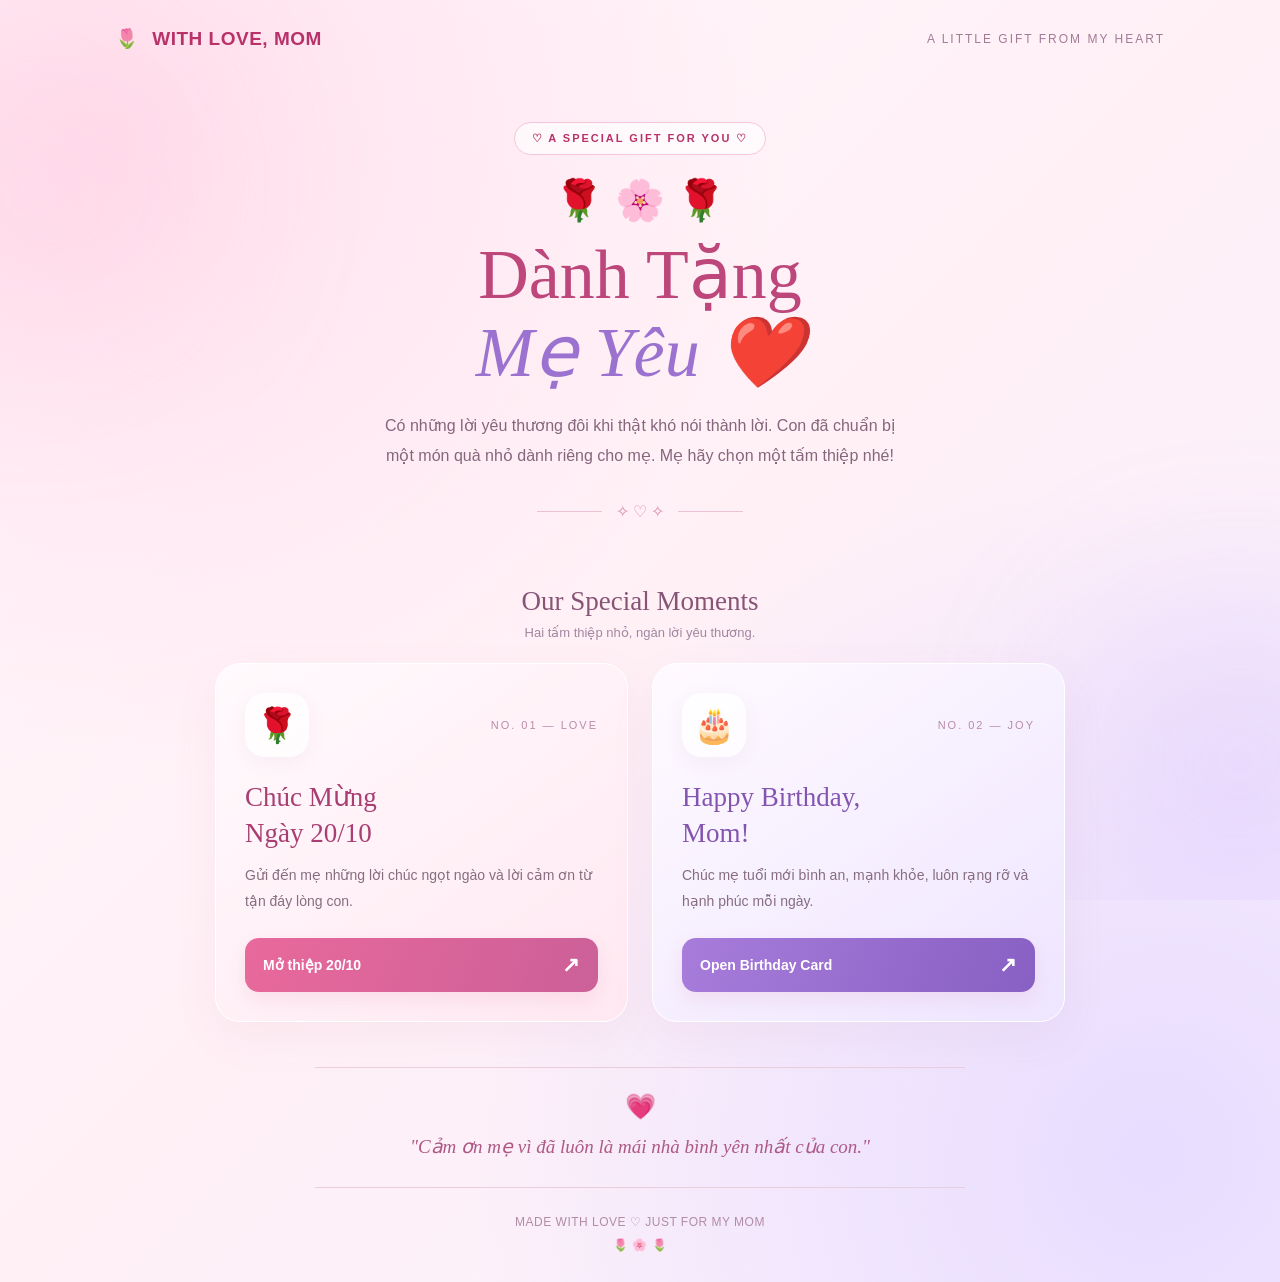
==== index.html @ 61c8127e "ForMom" ====
<!DOCTYPE html>
<html lang="vi">
<head>
    <meta charset="UTF-8">
    <meta name="viewport" content="width=device-width, initial-scale=1.0">
    <title>For My Mom | A Gift From My Heart</title>

    <style>
        * {
            margin: 0;
            padding: 0;
            box-sizing: border-box;
        }

        :root {
            --pink: #e85d91;
            --dark-pink: #b83269;
            --purple: #9b72cf;
            --text: #68465b;
        }

        body {
            min-height: 100vh;
            font-family: "Segoe UI", Arial, sans-serif;
            color: var(--text);
            background:
                radial-gradient(ellipse at 10% 10%, #ffe0ed 0, transparent 40%),
                radial-gradient(ellipse at 90% 90%, #e8dcff 0, transparent 42%),
                linear-gradient(135deg, #fff7fb, #fff0f6 50%, #f8f1ff);
            overflow-x: hidden;
        }

        .background-glow {
            position: fixed;
            inset: 0;
            pointer-events: none;
            overflow: hidden;
        }

        .glow {
            position: absolute;
            width: 280px;
            height: 280px;
            border-radius: 50%;
            background: #ffb9d5;
            filter: blur(100px);
            opacity: .3;
        }

        .glow.one {
            top: 5%;
            left: -100px;
        }

        .glow.two {
            bottom: 0;
            right: -100px;
            background: #c7a7ff;
        }

        .container {
            width: min(100% - 36px, 1050px);
            margin: auto;
            position: relative;
            z-index: 1;
        }

        header {
            display: flex;
            align-items: center;
            justify-content: space-between;
            padding: 27px 0;
        }

        .logo {
            color: var(--dark-pink);
            font-size: 19px;
            font-weight: 800;
            letter-spacing: .5px;
        }

        .logo span {
            margin-right: 7px;
        }

        .header-label {
            font-size: 12px;
            letter-spacing: 2px;
            color: #a17b97;
        }

        .hero {
            text-align: center;
            padding: 45px 0 35px;
            animation: fadeUp 1s ease both;
        }

        .eyebrow {
            display: inline-block;
            padding: 9px 17px;
            border: 1px solid #f4c4d9;
            border-radius: 30px;
            background: #ffffffa8;
            color: var(--dark-pink);
            font-size: 11px;
            font-weight: 700;
            letter-spacing: 2px;
        }

        .hero-flowers {
            font-size: 40px;
            margin: 22px 0 10px;
            animation: float 3s ease-in-out infinite;
        }

        h1 {
            font-family: Georgia, "Times New Roman", serif;
            font-size: clamp(38px, 7vw, 70px);
            line-height: 1.12;
            color: #bd477a;
            font-weight: 500;
            margin: 12px 0 18px;
        }

        h1 span {
            display: block;
            font-style: italic;
            color: #9b72cf;
        }

        .hero-description {
            max-width: 540px;
            margin: auto;
            font-size: 16px;
            line-height: 1.9;
            color: #85667d;
        }

        .divider {
            display: flex;
            align-items: center;
            justify-content: center;
            gap: 14px;
            margin: 30px 0;
            color: #d889ad;
        }

        .divider::before,
        .divider::after {
            content: "";
            width: 65px;
            height: 1px;
            background: #eac1d5;
        }

        .section-title {
            text-align: center;
            margin-bottom: 23px;
        }

        .section-title h2 {
            font-family: Georgia, serif;
            font-size: 27px;
            font-weight: 500;
            color: #875476;
        }

        .section-title p {
            margin-top: 8px;
            font-size: 13px;
            color: #a187a0;
        }

        .cards {
            display: grid;
            grid-template-columns: repeat(2, minmax(0, 1fr));
            gap: 24px;
            max-width: 850px;
            margin: 0 auto;
        }

        .card {
            position: relative;
            overflow: hidden;
            padding: 29px;
            border: 1px solid #ffffff;
            border-radius: 25px;
            background: #ffffffb8;
            box-shadow: 0 15px 45px #b65f8412;
            backdrop-filter: blur(12px);
            transition: transform .3s, box-shadow .3s;
            animation: fadeUp .8s ease both;
        }

        .card:nth-child(2) {
            animation-delay: .15s;
        }

        .card:hover {
            transform: translateY(-7px);
            box-shadow: 0 22px 45px #b65f8424;
        }

        .card-october {
            background: linear-gradient(145deg, #fffafd, #ffe8f1);
        }

        .card-birthday {
            background: linear-gradient(145deg, #fffaff, #eee5ff);
        }

        .card-top {
            display: flex;
            align-items: center;
            justify-content: space-between;
            margin-bottom: 22px;
        }

        .card-icon {
            width: 64px;
            height: 64px;
            display: grid;
            place-items: center;
            border-radius: 20px;
            font-size: 34px;
            background: #ffffffbd;
            box-shadow: 0 5px 20px #8c528310;
        }

        .card-number {
            font-size: 11px;
            letter-spacing: 2px;
            color: #b98ba8;
        }

        .card h3 {
            font-family: Georgia, serif;
            font-size: 27px;
            line-height: 1.35;
            font-weight: 500;
            margin-bottom: 12px;
            color: #a83e72;
        }

        .card-birthday h3 {
            color: #8355b1;
        }

        .card p {
            font-size: 14px;
            line-height: 1.8;
            color: #866d80;
            min-height: 50px;
        }

        .open-button {
            display: flex;
            align-items: center;
            justify-content: space-between;
            gap: 12px;
            margin-top: 24px;
            padding: 15px 18px;
            border-radius: 14px;
            color: white;
            background: linear-gradient(110deg, #e9699c, #cb6098);
            text-decoration: none;
            font-size: 14px;
            font-weight: 700;
            box-shadow: 0 7px 18px #d85f941e;
            transition: filter .2s, transform .2s;
        }

        .card-birthday .open-button {
            background: linear-gradient(110deg, #a77cdb, #8860c3);
        }

        .open-button:hover {
            filter: brightness(1.06);
            transform: scale(1.02);
        }

        .arrow {
            font-size: 21px;
        }

        .love-note {
            max-width: 650px;
            margin: 45px auto 0;
            padding: 24px 20px;
            text-align: center;
            border-top: 1px solid #eacddd;
            border-bottom: 1px solid #eacddd;
        }

        .love-note .heart {
            font-size: 25px;
            margin-bottom: 10px;
        }

        .love-note p {
            font-family: Georgia, serif;
            font-size: 19px;
            font-style: italic;
            line-height: 1.7;
            color: #ad5985;
        }

        footer {
            text-align: center;
            padding: 27px 0 30px;
            color: #b18ca6;
            font-size: 12px;
            letter-spacing: .5px;
        }

        .petal {
            position: fixed;
            top: -40px;
            z-index: 0;
            pointer-events: none;
            animation: falling linear forwards;
        }

        @keyframes fadeUp {
            from {
                opacity: 0;
                transform: translateY(22px);
            }
            to {
                opacity: 1;
                transform: translateY(0);
            }
        }

        @keyframes float {
            0%, 100% { transform: translateY(0); }
            50% { transform: translateY(-9px); }
        }

        @keyframes falling {
            to {
                transform: translateY(110vh) rotate(300deg);
                opacity: 0;
            }
        }

        @media (max-width: 650px) {
            header {
                padding: 20px 0;
            }

            .header-label {
                font-size: 9px;
                letter-spacing: 1px;
            }

            .hero {
                padding: 40px 0 25px;
            }

            .hero-description {
                font-size: 14px;
            }

            .cards {
                grid-template-columns: 1fr;
                gap: 18px;
            }

            .card {
                padding: 24px;
            }

            .card h3 {
                font-size: 25px;
            }

            .love-note p {
                font-size: 17px;
            }
        }

        @media (prefers-reduced-motion: reduce) {
            *, *::before, *::after {
                animation-duration: .01ms !important;
                animation-iteration-count: 1 !important;
                transition-duration: .01ms !important;
            }
        }
    </style>
</head>

<body>
    <div class="background-glow">
        <div class="glow one"></div>
        <div class="glow two"></div>
    </div>

    <div class="container">
        <header>
            <div class="logo"><span>🌷</span> WITH LOVE, MOM</div>
            <div class="header-label">A LITTLE GIFT FROM MY HEART</div>
        </header>

        <main>
            <section class="hero">
                <div class="eyebrow">♡ A SPECIAL GIFT FOR YOU ♡</div>

                <div class="hero-flowers">🌹 🌸 🌹</div>

                <h1>
                    Dành Tặng
                    <span>Mẹ Yêu ❤️</span>
                </h1>

                <p class="hero-description">
                    Có những lời yêu thương đôi khi thật khó nói thành lời.
                    Con đã chuẩn bị một món quà nhỏ dành riêng cho mẹ.
                    Mẹ hãy chọn một tấm thiệp nhé!
                </p>

                <div class="divider">✧ ♡ ✧</div>
            </section>

            <section>
                <div class="section-title">
                    <h2>Our Special Moments</h2>
                    <p>Hai tấm thiệp nhỏ, ngàn lời yêu thương.</p>
                </div>

                <div class="cards">
                    <article class="card card-october">
                        <div class="card-top">
                            <div class="card-icon">🌹</div>
                            <div class="card-number">NO. 01 — LOVE</div>
                        </div>

                        <h3>Chúc Mừng<br>Ngày 20/10</h3>

                        <p>
                            Gửi đến mẹ những lời chúc ngọt ngào
                            và lời cảm ơn từ tận đáy lòng con.
                        </p>

                        <a class="open-button" href="20-10.html">
                            <span>Mở thiệp 20/10</span>
                            <span class="arrow">↗</span>
                        </a>
                    </article>

                    <article class="card card-birthday">
                        <div class="card-top">
                            <div class="card-icon">🎂</div>
                            <div class="card-number">NO. 02 — JOY</div>
                        </div>

                        <h3>Happy Birthday,<br>Mom!</h3>

                        <p>
                            Chúc mẹ tuổi mới bình an, mạnh khỏe,
                            luôn rạng rỡ và hạnh phúc mỗi ngày.
                        </p>

                        <a class="open-button" href="birthday_new.html">
                            <span>Open Birthday Card</span>
                            <span class="arrow">↗</span>
                        </a>
                    </article>
                </div>
            </section>

            <section class="love-note">
                <div class="heart">💗</div>
                <p>
                    "Cảm ơn mẹ vì đã luôn là mái nhà
                    bình yên nhất của con."
                </p>
            </section>
        </main>

        <footer>
            MADE WITH LOVE ♡ JUST FOR MY MOM
            <div style="margin-top: 9px;">🌷 🌸 🌷</div>
        </footer>
    </div>

    <script>
        const petals = ["🌸", "🌹", "💕"];

        function createPetal() {
            const petal = document.createElement("span");
            petal.className = "petal";
            petal.textContent =
                petals[Math.floor(Math.random() * petals.length)];

            petal.style.left = Math.random() * 100 + "vw";
            petal.style.fontSize = (14 + Math.random() * 12) + "px";
            petal.style.opacity = 0.3 + Math.random() * 0.5;
            petal.style.animationDuration = (8 + Math.random() * 7) + "s";

            document.body.appendChild(petal);

            setTimeout(() => petal.remove(), 16000);
        }

        if (!window.matchMedia("(prefers-reduced-motion: reduce)").matches) {
            setInterval(createPetal, 1300);
        }
    </script>
</body>
</html>
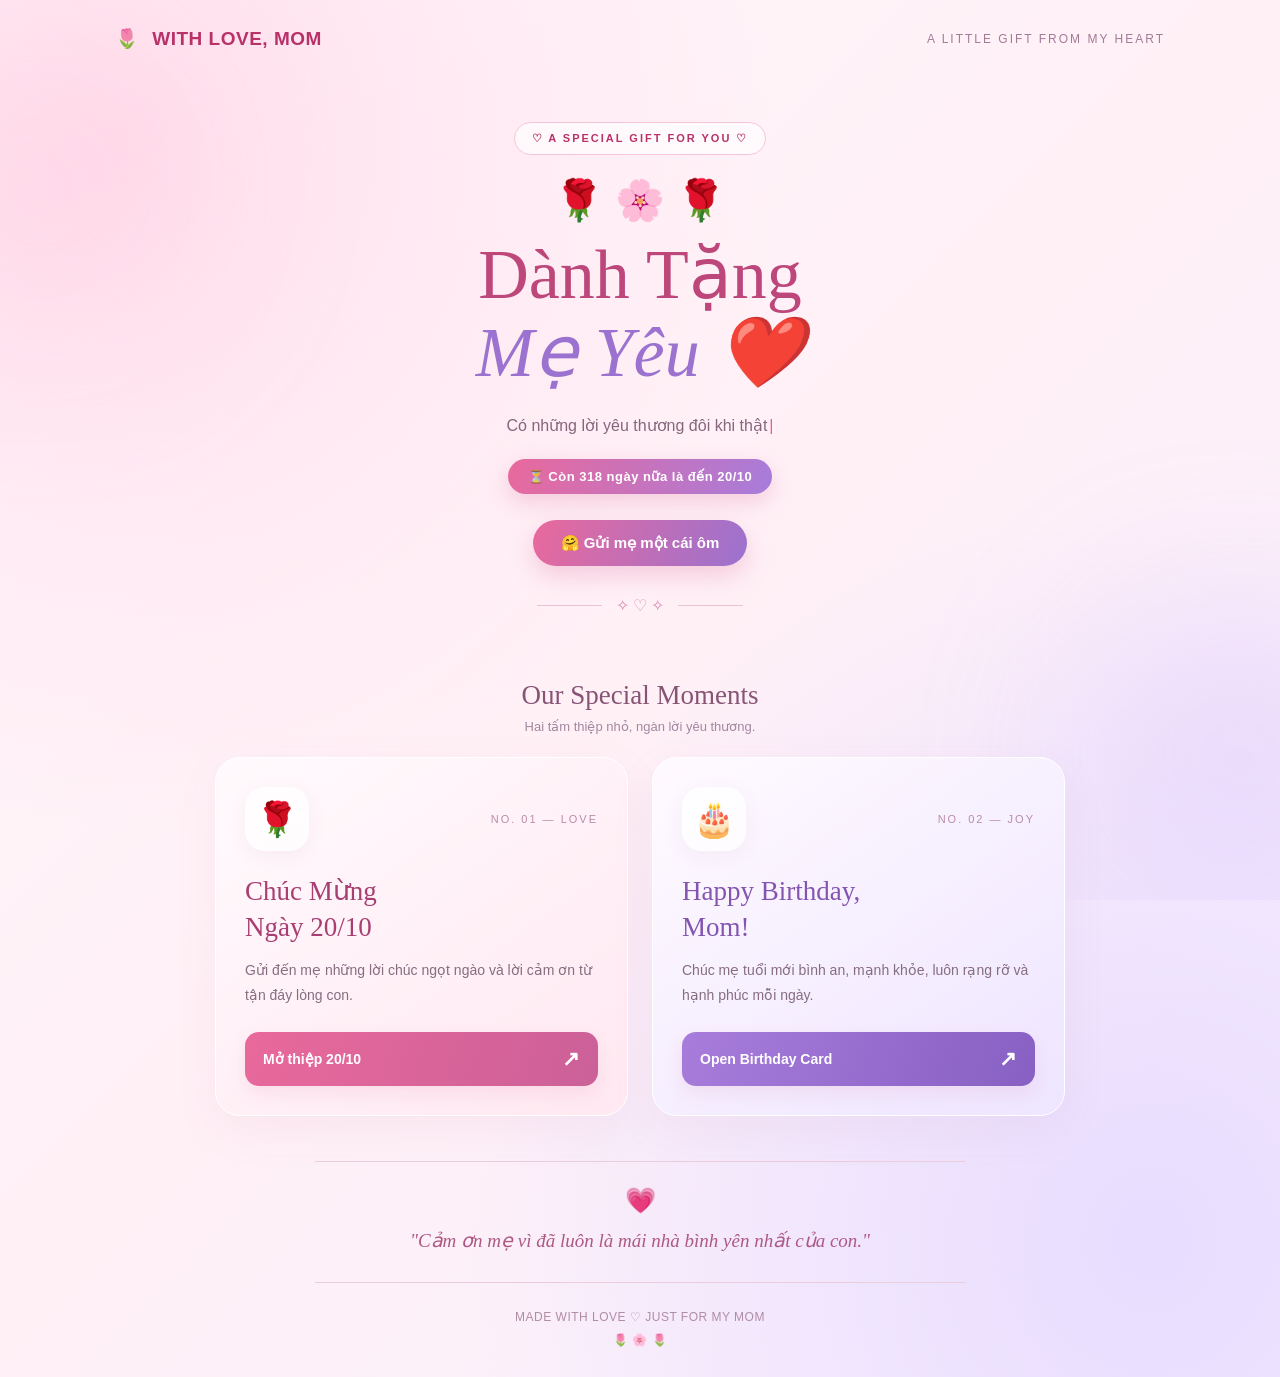
==== commit 41a46104: "FIX ForMom" ====
--- a/index.html
+++ b/index.html
@@ -322,6 +322,88 @@
             animation: falling linear forwards;
         }
 
+        /* ===== Hiệu ứng mới ===== */
+        .today-banner {
+            display: inline-block;
+            margin-top: 18px;
+            padding: 10px 20px;
+            border-radius: 30px;
+            background: linear-gradient(110deg, #e9699c, #a77cdb);
+            color: #fff;
+            font-size: 13px;
+            font-weight: 700;
+            letter-spacing: .5px;
+            box-shadow: 0 8px 22px #d85f9440;
+            animation: pulse 2s ease-in-out infinite;
+        }
+
+        .typewriter-cursor::after {
+            content: "|";
+            margin-left: 2px;
+            color: var(--pink);
+            animation: blink .8s steps(1) infinite;
+        }
+
+        .hug-button {
+            margin-top: 26px;
+            padding: 14px 28px;
+            border: none;
+            border-radius: 40px;
+            cursor: pointer;
+            font-size: 15px;
+            font-weight: 700;
+            color: #fff;
+            background: linear-gradient(110deg, #e9699c, #9b72cf);
+            box-shadow: 0 10px 25px #d85f9440;
+            transition: transform .2s, filter .2s;
+        }
+
+        .hug-button:hover { transform: scale(1.06); filter: brightness(1.08); }
+        .hug-button:active { transform: scale(.96); }
+
+        .card { transform-style: preserve-3d; will-change: transform; }
+
+        .love-note p { transition: opacity .6s ease; }
+        .love-note p.fade { opacity: 0; }
+
+        .fx {
+            position: fixed;
+            pointer-events: none;
+            z-index: 50;
+            user-select: none;
+        }
+
+        .burst { animation: burst 1s ease-out forwards; }
+        .sparkle { animation: sparkle .8s ease-out forwards; }
+        .balloon { animation: rise linear forwards; z-index: 0; }
+        .rain { animation: falling linear forwards; }
+
+        @keyframes pulse {
+            0%, 100% { transform: scale(1); }
+            50% { transform: scale(1.05); }
+        }
+
+        @keyframes blink { 50% { opacity: 0; } }
+
+        @keyframes burst {
+            from { transform: translate(-50%, -50%) scale(.4); opacity: 1; }
+            to {
+                transform: translate(calc(-50% + var(--dx)), calc(-50% + var(--dy))) scale(1.3) rotate(var(--rot));
+                opacity: 0;
+            }
+        }
+
+        @keyframes sparkle {
+            from { transform: translate(-50%, -50%) scale(1); opacity: .9; }
+            to { transform: translate(-50%, calc(-50% + 22px)) scale(.2); opacity: 0; }
+        }
+
+        @keyframes rise {
+            from { transform: translateY(0) translateX(0); opacity: .85; }
+            50% { transform: translateY(-60vh) translateX(22px); }
+            to { transform: translateY(-120vh) translateX(-12px); opacity: 0; }
+        }
+
         @keyframes fadeUp {
             from {
                 opacity: 0;
@@ -414,11 +496,16 @@
                     <span>Mẹ Yêu ❤️</span>
                 </h1>
 
-                <p class="hero-description">
+                <p class="hero-description" id="typewriter"
+                   data-text="Có những lời yêu thương đôi khi thật khó nói thành lời. Con đã chuẩn bị một món quà nhỏ dành riêng cho mẹ. Mẹ hãy chọn một tấm thiệp nhé!">
                     Có những lời yêu thương đôi khi thật khó nói thành lời.
                     Con đã chuẩn bị một món quà nhỏ dành riêng cho mẹ.
                     Mẹ hãy chọn một tấm thiệp nhé!
                 </p>
+
+                <div class="today-banner" id="todayBanner"></div>
+                <br>
+                <button class="hug-button" id="hugBtn" type="button">🤗 Gửi mẹ một cái ôm</button>
 
                 <div class="divider">✧ ♡ ✧</div>
             </section>
@@ -486,6 +573,157 @@
     </div>
 
     <script>
+        const reduceMotion = window.matchMedia("(prefers-reduced-motion: reduce)").matches;
+        const rand = (a, b) => a + Math.random() * (b - a);
+
+        /* 1. Banner ngày 20/10 / đếm ngược */
+        (function () {
+            const el = document.getElementById("todayBanner");
+            const now = new Date();
+            let target = new Date(now.getFullYear(), 9, 20);
+            const isToday = now.getMonth() === 9 && now.getDate() === 20;
+            if (isToday) {
+                el.textContent = "🎉 Hôm nay là 20/10 — chúc mẹ một ngày thật vui!";
+            } else {
+                if (now > target) target = new Date(now.getFullYear() + 1, 9, 20);
+                const days = Math.ceil((target - now) / 86400000);
+                el.textContent = "⏳ Còn " + days + " ngày nữa là đến 20/10";
+            }
+        })();
+
+        /* 2. Chữ chạy */
+        (function () {
+            const el = document.getElementById("typewriter");
+            const text = el.dataset.text;
+            if (reduceMotion) return;
+            el.textContent = "";
+            el.classList.add("typewriter-cursor");
+            let i = 0;
+            const timer = setInterval(() => {
+                el.textContent = text.slice(0, ++i);
+                if (i >= text.length) {
+                    clearInterval(timer);
+                    setTimeout(() => el.classList.remove("typewriter-cursor"), 1500);
+                }
+            }, 35);
+        })();
+
+        /* 3. Tim/hoa nổ tung */
+        function burstAt(x, y, count = 12) {
+            const icons = ["💖", "🌸", "🌹", "✨", "💕", "🌷"];
+            for (let i = 0; i < count; i++) {
+                const s = document.createElement("span");
+                const angle = (Math.PI * 2 * i) / count + rand(-.3, .3);
+                const dist = rand(60, 140);
+                s.className = "fx burst";
+                s.textContent = icons[Math.floor(Math.random() * icons.length)];
+                s.style.left = x + "px";
+                s.style.top = y + "px";
+                s.style.fontSize = rand(16, 28) + "px";
+                s.style.setProperty("--dx", Math.cos(angle) * dist + "px");
+                s.style.setProperty("--dy", Math.sin(angle) * dist + "px");
+                s.style.setProperty("--rot", rand(-120, 120) + "deg");
+                document.body.appendChild(s);
+                setTimeout(() => s.remove(), 1000);
+            }
+        }
+
+        if (!reduceMotion) {
+            document.addEventListener("click", (e) => {
+                if (e.target.closest("#hugBtn")) return;
+                burstAt(e.clientX, e.clientY);
+            });
+
+            /* 4. Vệt lấp lánh theo chuột */
+            let lastSpark = 0;
+            document.addEventListener("pointermove", (e) => {
+                if (e.pointerType === "touch") return;
+                const t = Date.now();
+                if (t - lastSpark < 70) return;
+                lastSpark = t;
+                const s = document.createElement("span");
+                s.className = "fx sparkle";
+                s.textContent = ["✨", "💗", "✦"][Math.floor(Math.random() * 3)];
+                s.style.left = e.clientX + "px";
+                s.style.top = e.clientY + "px";
+                s.style.fontSize = rand(10, 18) + "px";
+                document.body.appendChild(s);
+                setTimeout(() => s.remove(), 800);
+            });
+
+            /* 5. Nghiêng thẻ 3D */
+            document.querySelectorAll(".card").forEach((card) => {
+                card.addEventListener("pointermove", (e) => {
+                    if (e.pointerType === "touch") return;
+                    const r = card.getBoundingClientRect();
+                    const px = (e.clientX - r.left) / r.width - .5;
+                    const py = (e.clientY - r.top) / r.height - .5;
+                    card.style.transform =
+                        "perspective(800px) rotateX(" + (-py * 8) + "deg) rotateY(" + (px * 8) + "deg) translateY(-7px)";
+                });
+                card.addEventListener("pointerleave", () => { card.style.transform = ""; });
+            });
+
+            /* 6. Bóng bay bay lên */
+            const balloons = ["🎈", "🎈", "🎀", "🎊"];
+            function createBalloon() {
+                const b = document.createElement("span");
+                b.className = "fx balloon";
+                b.textContent = balloons[Math.floor(Math.random() * balloons.length)];
+                b.style.left = rand(2, 95) + "vw";
+                b.style.bottom = "-60px";
+                b.style.fontSize = rand(26, 44) + "px";
+                b.style.animationDuration = rand(10, 16) + "s";
+                document.body.appendChild(b);
+                setTimeout(() => b.remove(), 16500);
+            }
+            setInterval(createBalloon, 3500);
+        }
+
+        /* 7. Nút gửi cái ôm: mưa tim */
+        document.getElementById("hugBtn").addEventListener("click", (e) => {
+            const btn = e.currentTarget;
+            const r = btn.getBoundingClientRect();
+            btn.textContent = "💞 Con yêu mẹ nhiều lắm!";
+            setTimeout(() => { btn.textContent = "🤗 Gửi mẹ một cái ôm"; }, 3000);
+            burstAt(r.left + r.width / 2, r.top + r.height / 2, 20);
+            if (reduceMotion) return;
+            for (let i = 0; i < 35; i++) {
+                setTimeout(() => {
+                    const h = document.createElement("span");
+                    h.className = "fx rain";
+                    h.textContent = ["💖", "💗", "💕", "🌹"][Math.floor(Math.random() * 4)];
+                    h.style.left = rand(0, 98) + "vw";
+                    h.style.top = "-40px";
+                    h.style.fontSize = rand(18, 34) + "px";
+                    h.style.animationDuration = rand(3, 6) + "s";
+                    document.body.appendChild(h);
+                    setTimeout(() => h.remove(), 6500);
+                }, i * 90);
+            }
+        });
+
+        /* 8. Lời chúc xoay vòng */
+        (function () {
+            const messages = [
+                "\"Cảm ơn mẹ vì đã luôn là mái nhà bình yên nhất của con.\"",
+                "\"Mẹ ơi, con chúc mẹ luôn xinh đẹp, khỏe mạnh và thật nhiều niềm vui.\"",
+                "\"Mỗi ngày bên mẹ đều là một món quà quý giá với con.\"",
+                "\"Mẹ là người phụ nữ tuyệt vời nhất trên đời này.\"",
+                "\"Dù con lớn đến đâu, con vẫn luôn cần vòng tay của mẹ.\""
+            ];
+            const p = document.querySelector(".love-note p");
+            let idx = 0;
+            setInterval(() => {
+                p.classList.add("fade");
+                setTimeout(() => {
+                    idx = (idx + 1) % messages.length;
+                    p.textContent = messages[idx];
+                    p.classList.remove("fade");
+                }, 600);
+            }, 5000);
+        })();
+
         const petals = ["🌸", "🌹", "💕"];
 
         function createPetal() {
